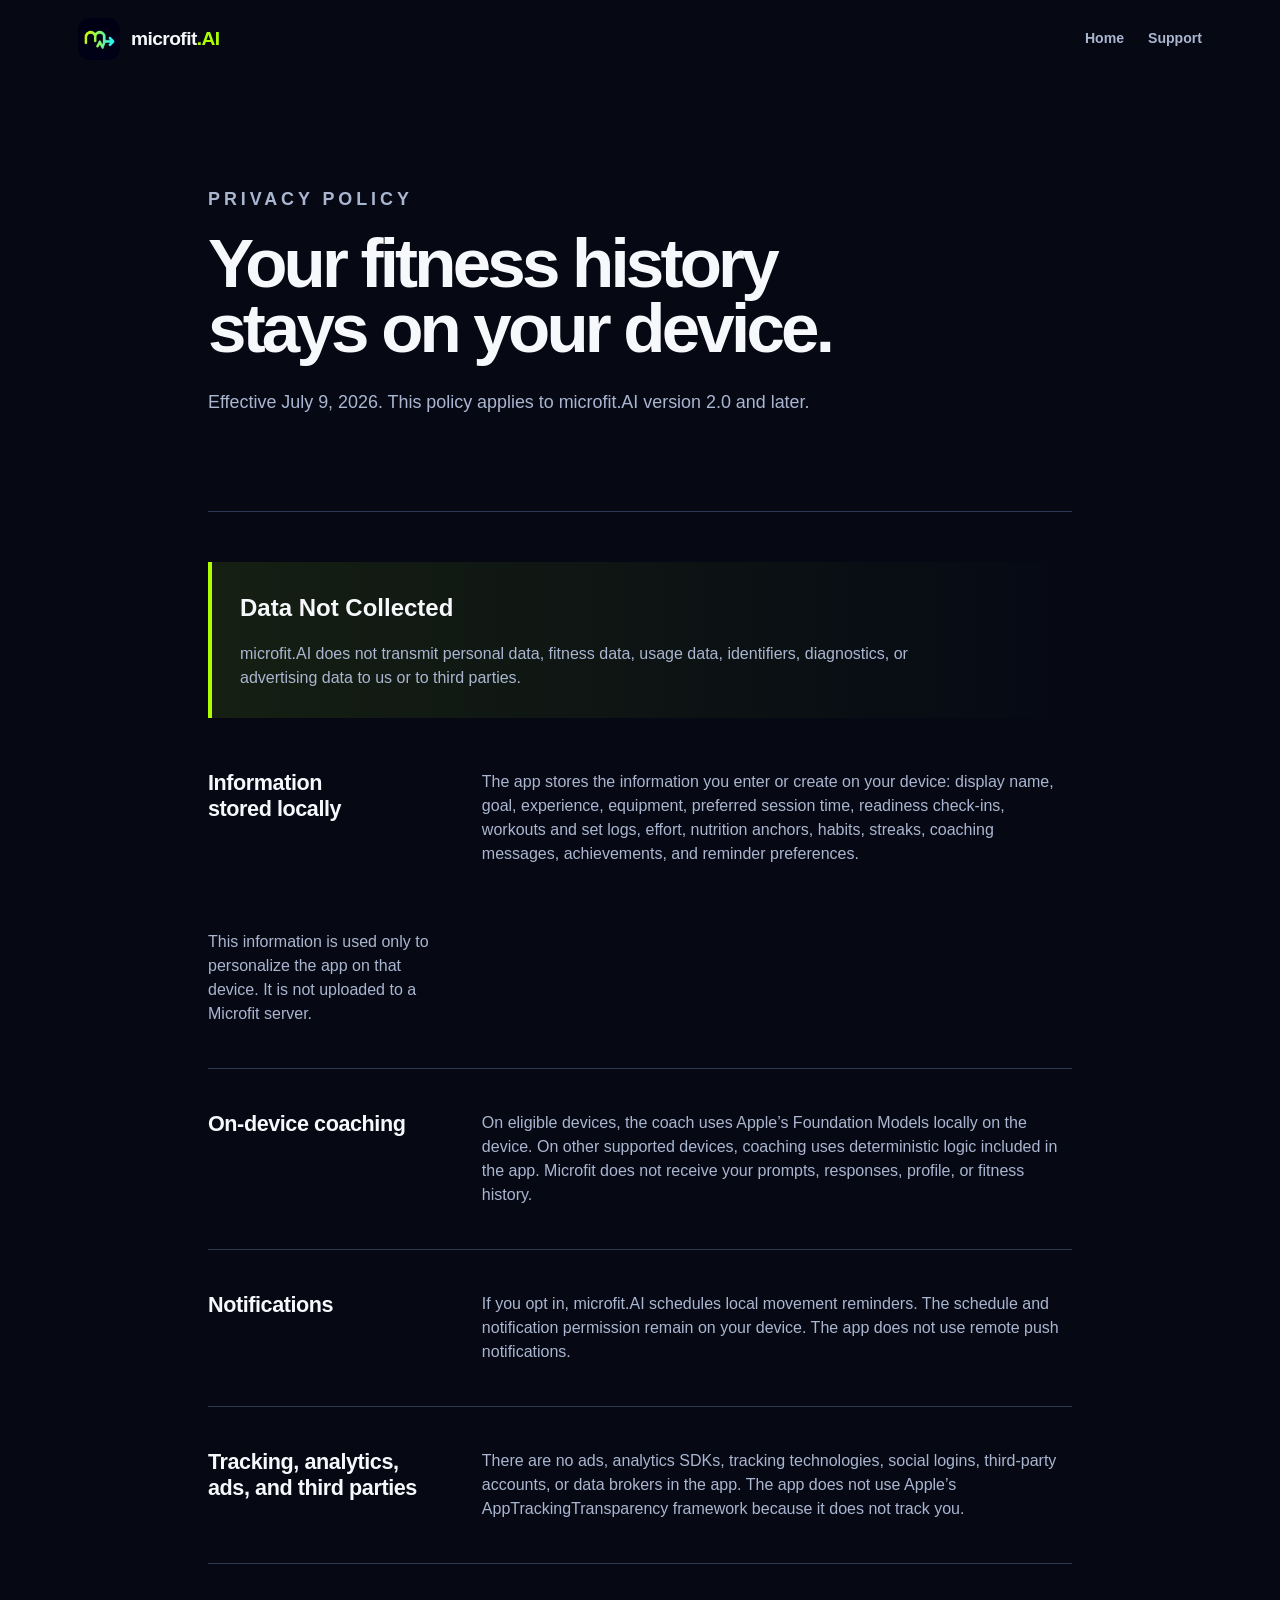
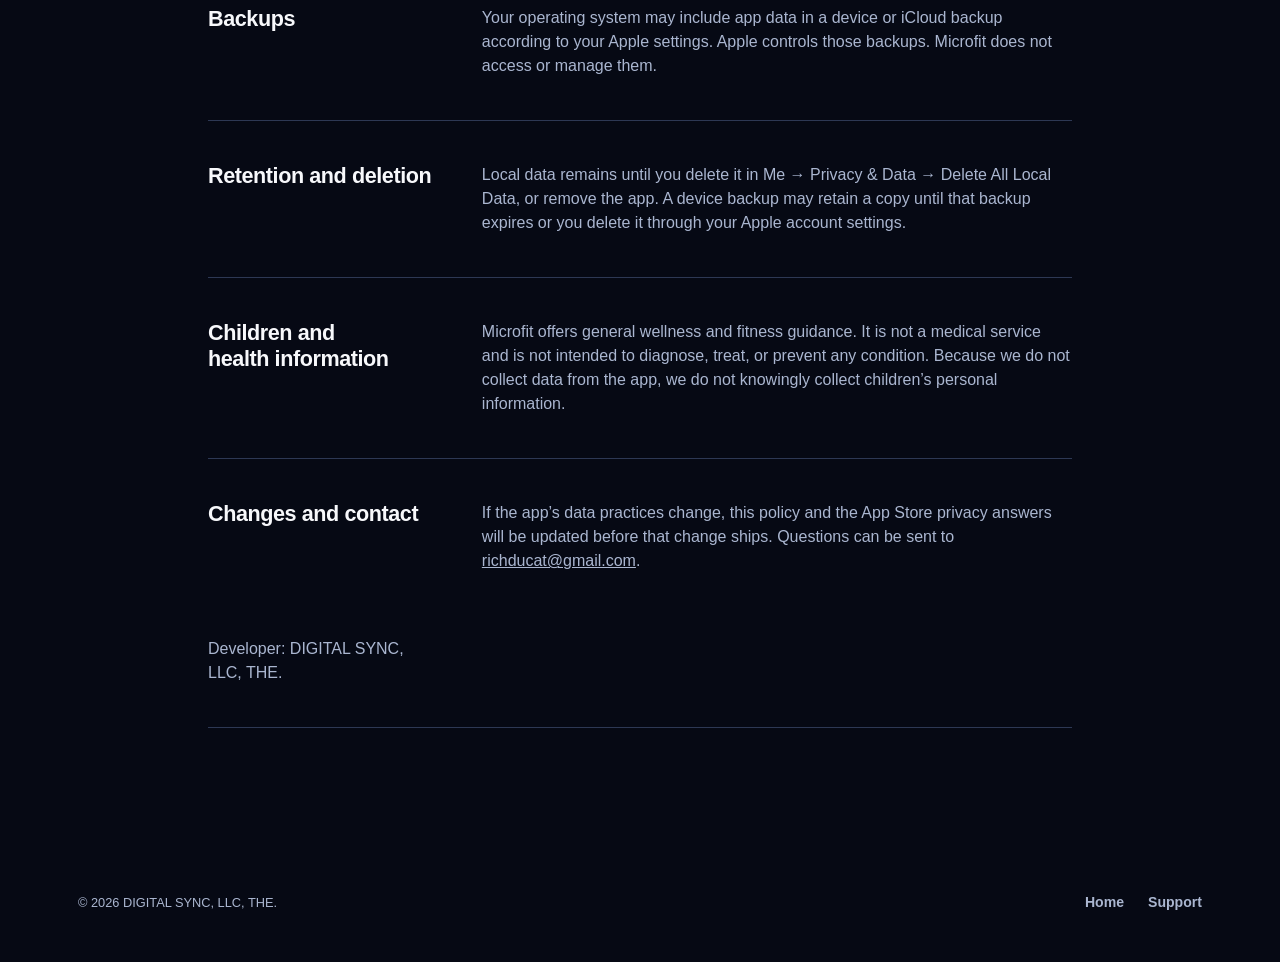
==== site/privacy/index.html @ e9c776f1 "feat: launch independent microfit.AI app" ====
<!doctype html>
<html lang="en">
<head>
  <meta charset="utf-8">
  <meta name="viewport" content="width=device-width, initial-scale=1">
  <meta name="theme-color" content="#060914">
  <meta name="description" content="The plain-English privacy policy for microfit.AI.">
  <title>Privacy — microfit.AI</title>
  <script>document.documentElement.classList.add('js')</script>
  <link rel="icon" href="../assets/icon.png" type="image/png">
  <link rel="stylesheet" href="../assets/styles.css">
</head>
<body class="document-page">
  <a class="skip-link" href="#main">Skip to content</a>
  <header class="site-header">
    <a class="wordmark" href="../" aria-label="microfit.AI home"><img src="../assets/icon.png" alt="" width="42" height="42"><span>microfit<span>.AI</span></span></a>
    <nav aria-label="Site links"><a href="../">Home</a><a href="../support/">Support</a></nav>
  </header>
  <main id="main" class="document-shell legal-copy">
    <div class="document-heading reveal">
      <p class="eyebrow">PRIVACY POLICY</p>
      <h1>Your fitness history stays on your device.</h1>
      <p>Effective July 9, 2026. This policy applies to microfit.AI version 2.0 and later.</p>
    </div>

    <section class="privacy-summary reveal" aria-label="Privacy summary">
      <strong>Data Not Collected</strong>
      <p>microfit.AI does not transmit personal data, fitness data, usage data, identifiers, diagnostics, or advertising data to us or to third parties.</p>
    </section>

    <section class="support-section reveal">
      <h2>Information stored locally</h2>
      <p>The app stores the information you enter or create on your device: display name, goal, experience, equipment, preferred session time, readiness check-ins, workouts and set logs, effort, nutrition anchors, habits, streaks, coaching messages, achievements, and reminder preferences.</p>
      <p>This information is used only to personalize the app on that device. It is not uploaded to a Microfit server.</p>
    </section>

    <section class="support-section reveal">
      <h2>On-device coaching</h2>
      <p>On eligible devices, the coach uses Apple’s Foundation Models locally on the device. On other supported devices, coaching uses deterministic logic included in the app. Microfit does not receive your prompts, responses, profile, or fitness history.</p>
    </section>

    <section class="support-section reveal">
      <h2>Notifications</h2>
      <p>If you opt in, microfit.AI schedules local movement reminders. The schedule and notification permission remain on your device. The app does not use remote push notifications.</p>
    </section>

    <section class="support-section reveal">
      <h2>Tracking, analytics, ads, and third parties</h2>
      <p>There are no ads, analytics SDKs, tracking technologies, social logins, third-party accounts, or data brokers in the app. The app does not use Apple’s AppTrackingTransparency framework because it does not track you.</p>
    </section>

    <section class="support-section reveal">
      <h2>Backups</h2>
      <p>Your operating system may include app data in a device or iCloud backup according to your Apple settings. Apple controls those backups. Microfit does not access or manage them.</p>
    </section>

    <section class="support-section reveal">
      <h2>Retention and deletion</h2>
      <p>Local data remains until you delete it in Me → Privacy &amp; Data → Delete All Local Data, or remove the app. A device backup may retain a copy until that backup expires or you delete it through your Apple account settings.</p>
    </section>

    <section class="support-section reveal">
      <h2>Children and health information</h2>
      <p>Microfit offers general wellness and fitness guidance. It is not a medical service and is not intended to diagnose, treat, or prevent any condition. Because we do not collect data from the app, we do not knowingly collect children’s personal information.</p>
    </section>

    <section class="support-section reveal">
      <h2>Changes and contact</h2>
      <p>If the app’s data practices change, this policy and the App Store privacy answers will be updated before that change ships. Questions can be sent to <a href="mailto:richducat@gmail.com?subject=microfit.AI%20privacy">richducat@gmail.com</a>.</p>
      <p>Developer: DIGITAL SYNC, LLC, THE.</p>
    </section>
  </main>
  <footer><p>© 2026 DIGITAL SYNC, LLC, THE.</p><nav aria-label="Footer links"><a href="../">Home</a><a href="../support/">Support</a></nav></footer>
  <script src="../assets/site.js" defer></script>
</body>
</html>
---- site/assets/styles.css ----
:root {
  color-scheme: dark;
  --bg: #060914;
  --surface: #0d1324;
  --elevated: #151c30;
  --text: #f7f8fb;
  --muted: #aab6d0;
  --line: #2d3854;
  --lime: #adff00;
  --aqua: #22dfe3;
  --max: 1180px;
  --header: 78px;
}

* { box-sizing: border-box; }
html { scroll-behavior: smooth; }
body { margin: 0; background: var(--bg); color: var(--text); font-family: ui-rounded, "SF Pro Rounded", -apple-system, BlinkMacSystemFont, "Segoe UI", sans-serif; line-height: 1.5; }
a { color: inherit; }
img { display: block; max-width: 100%; }
.skip-link { position: fixed; z-index: 100; left: 12px; top: 12px; padding: 12px 16px; background: var(--lime); color: #050810; border-radius: 10px; transform: translateY(-150%); }
.skip-link:focus { transform: translateY(0); }
:focus-visible { outline: 3px solid var(--aqua); outline-offset: 4px; }

.site-header { position: absolute; z-index: 20; top: 0; left: 0; right: 0; height: var(--header); display: flex; align-items: center; justify-content: space-between; max-width: var(--max); margin: 0 auto; padding: 0 28px; }
.wordmark { display: inline-flex; align-items: center; gap: 11px; color: var(--text); font-size: 1.2rem; font-weight: 900; text-decoration: none; letter-spacing: -.03em; }
.wordmark img { border-radius: 12px; }
.wordmark span span { color: var(--lime); }
.site-header nav, footer nav { display: flex; gap: 24px; }
.site-header nav a, footer nav a { color: var(--muted); font-size: .88rem; font-weight: 750; text-decoration: none; }
.site-header nav a:hover, footer nav a:hover { color: var(--lime); }

.hero { position: relative; min-height: 100svh; overflow: hidden; display: grid; grid-template-columns: minmax(0, 1.08fr) minmax(330px, .92fr); align-items: center; gap: 6vw; padding: calc(var(--header) + 60px) max(28px, calc((100vw - var(--max)) / 2)) 72px; isolation: isolate; }
.hero::before { content: ""; position: absolute; inset: 0; z-index: -3; background: radial-gradient(circle at 78% 42%, rgba(34,223,227,.13), transparent 27%), radial-gradient(circle at 18% 18%, rgba(173,255,0,.08), transparent 26%), linear-gradient(135deg, #050913 0%, #070a17 55%, #08101b 100%); }
.hero-grid { position: absolute; inset: 0; z-index: -2; opacity: .14; background-image: linear-gradient(rgba(170,182,208,.15) 1px, transparent 1px), linear-gradient(90deg, rgba(170,182,208,.15) 1px, transparent 1px); background-size: 58px 58px; mask-image: linear-gradient(to right, #000, transparent 73%); }
.hero-copy { max-width: 680px; }
.eyebrow, .section-kicker { color: var(--lime); font-weight: 900; font-size: .76rem; letter-spacing: .22em; }
h1, h2 { margin: 0; line-height: .94; letter-spacing: -.055em; text-wrap: balance; }
h1 { font-size: clamp(4rem, 7.2vw, 7.8rem); }
.brand-line { display: block; margin-bottom: 18px; color: var(--text); font-size: .34em; letter-spacing: -.035em; }
.brand-line::first-letter { color: var(--text); }
.hero-lede { max-width: 600px; margin: 30px 0 0; color: var(--muted); font-size: clamp(1.08rem, 1.5vw, 1.34rem); font-weight: 620; }
.hero-actions { display: flex; align-items: center; gap: 24px; margin-top: 34px; flex-wrap: wrap; }
.button { display: inline-flex; align-items: center; justify-content: center; gap: 10px; min-height: 52px; padding: 14px 19px; border-radius: 14px; font-weight: 900; text-decoration: none; }
.button-primary { background: var(--lime); color: #050810; box-shadow: 0 18px 50px rgba(173,255,0,.14); }
.button-primary:hover { background: #c3ff45; transform: translateY(-2px); }
.text-link { color: var(--text); font-weight: 850; text-underline-offset: 5px; }
.text-link:hover { color: var(--aqua); }
.release-note { max-width: 530px; margin-top: 24px; color: #7f8ba7; font-size: .8rem; }

.hero-visual { position: relative; place-self: center; width: min(430px, 37vw); perspective: 1300px; }
.phone-shell { position: relative; border: 1px solid #34415e; border-radius: 48px; padding: 10px; overflow: hidden; background: #02040b; box-shadow: 0 55px 120px rgba(0,0,0,.56), 0 0 0 8px rgba(7,12,24,.75); transform: rotateY(-7deg) rotateX(2deg); transition: transform .25s ease-out; }
.phone-shell img { border-radius: 38px; }
.pulse-orbit { position: absolute; inset: 9% -22%; z-index: -1; border: 1px solid rgba(34,223,227,.28); border-radius: 50%; transform: rotate(-18deg); box-shadow: 0 0 80px rgba(34,223,227,.12); }
.pulse-orbit::after { content: ""; position: absolute; width: 12px; height: 12px; top: 17%; right: 7%; border-radius: 50%; background: var(--lime); box-shadow: 0 0 24px var(--lime); animation: orbitPulse 2.3s ease-in-out infinite; }

.signal-strip { display: grid; grid-template-columns: repeat(3, 1fr); max-width: var(--max); margin: 0 auto; padding: 52px 28px; border-bottom: 1px solid var(--line); }
.signal-strip p { margin: 0; padding: 0 30px; border-left: 1px solid var(--line); }
.signal-strip p:first-child { padding-left: 0; border-left: 0; }
.signal-strip strong, .signal-strip span { display: block; }
.signal-strip strong { color: var(--text); font-size: 1.06rem; }
.signal-strip span { margin-top: 5px; color: var(--muted); font-size: .9rem; }

.section { display: grid; grid-template-columns: 150px minmax(0, .92fr) minmax(320px, 1.08fr); gap: 42px; max-width: var(--max); margin: 0 auto; padding: 150px 28px; border-bottom: 1px solid var(--line); }
.section-copy h2, .final-cta h2, .document-heading h1 { font-size: clamp(3rem, 5.4vw, 6rem); }
.section-copy p, .document-heading > p { max-width: 620px; color: var(--muted); font-size: 1.12rem; }
.feature-rail { margin: 0; padding: 0; list-style: none; border-top: 1px solid var(--line); }
.feature-rail li { display: grid; grid-template-columns: 48px 1fr; gap: 18px; padding: 25px 0; border-bottom: 1px solid var(--line); }
.feature-rail li > span { color: var(--aqua); font-size: .75rem; font-weight: 900; letter-spacing: .12em; }
.feature-rail strong { font-size: 1.16rem; }
.feature-rail p { margin: 6px 0 0; color: var(--muted); }
.depth { grid-template-columns: 150px minmax(0, 1fr); }
.metric-wordwall { grid-column: 2; display: flex; flex-wrap: wrap; gap: 10px 18px; padding-top: 30px; }
.metric-wordwall span { color: #1b2841; font-size: clamp(1.55rem, 3.2vw, 3.55rem); font-weight: 950; letter-spacing: -.04em; transition: color .2s ease; }
.metric-wordwall span:nth-child(4n+1), .metric-wordwall span:hover { color: var(--lime); }
.metric-wordwall span:nth-child(5n+2) { color: var(--aqua); }
.private { align-items: center; grid-template-columns: minmax(300px, .9fr) minmax(0, 1.1fr); }
.private-lock { position: relative; aspect-ratio: 1; max-width: 430px; border: 1px solid var(--line); border-radius: 50%; display: grid; place-content: center; justify-items: center; gap: 24px; background: radial-gradient(circle, rgba(34,223,227,.13), transparent 62%); }
.private-lock::before { content: ""; width: 78px; height: 92px; border: 14px solid var(--aqua); border-top: 0; border-radius: 14px; box-shadow: 0 0 45px rgba(34,223,227,.2); }
.private-lock::after { content: ""; position: absolute; width: 48px; height: 42px; margin-top: -88px; border: 14px solid var(--aqua); border-bottom: 0; border-radius: 28px 28px 0 0; }
.private-lock span { color: var(--lime); font-size: .75rem; font-weight: 900; letter-spacing: .2em; }
.private .section-kicker { margin-bottom: 28px; }
.final-cta { min-height: 78svh; display: grid; place-content: center; justify-items: center; gap: 28px; padding: 110px 28px; text-align: center; background: radial-gradient(circle at center, rgba(173,255,0,.08), transparent 38%); }

footer { display: flex; align-items: center; justify-content: space-between; gap: 20px; max-width: var(--max); margin: 0 auto; padding: 34px 28px 48px; color: var(--muted); font-size: .8rem; }
footer p { margin: 0; }

.document-page .site-header { position: relative; }
.document-shell { max-width: 920px; margin: 0 auto; padding: 90px 28px 130px; }
.document-heading { padding-bottom: 78px; border-bottom: 1px solid var(--line); }
.document-heading h1 { max-width: 860px; margin: 14px 0 28px; }
.support-section { display: grid; grid-template-columns: minmax(180px, .55fr) minmax(0, 1.45fr); gap: 50px; padding: 42px 0; border-bottom: 1px solid var(--line); }
.support-section h2 { font-size: 1.35rem; letter-spacing: -.02em; line-height: 1.2; }
.support-section p, .support-section ul, .support-section ol { margin: 0; color: var(--muted); }
.support-section li + li { margin-top: 10px; }
.legal-copy .support-section p + p { margin-top: 14px; }
.privacy-summary { margin: 50px 0 10px; padding: 28px; border-left: 4px solid var(--lime); background: linear-gradient(90deg, rgba(173,255,0,.09), transparent); }
.privacy-summary strong { font-size: 1.5rem; }
.privacy-summary p { max-width: 720px; margin-bottom: 0; color: var(--muted); }
.contact-band { display: flex; align-items: center; justify-content: space-between; gap: 30px; padding: 65px 0 0; }
.contact-band h2 { margin-top: 8px; font-size: clamp(2rem, 4vw, 3.8rem); }

.reveal { opacity: 1; transform: none; }
.js .reveal { opacity: 0; transform: translateY(22px); transition: opacity .7s ease, transform .7s cubic-bezier(.2,.8,.2,1); }
.js .reveal.is-visible { opacity: 1; transform: none; }
@keyframes orbitPulse { 50% { transform: scale(1.65); opacity: .45; } }

@media (max-width: 880px) {
  .site-header { padding: 0 18px; }
  .site-header nav { gap: 16px; }
  .site-header nav a:first-child { display: none; }
  .hero { grid-template-columns: 1fr; gap: 60px; padding: calc(var(--header) + 44px) 22px 70px; text-align: left; }
  .hero-copy { max-width: 720px; }
  .hero-visual { width: min(72vw, 390px); }
  .phone-shell { transform: rotateY(0) rotateX(0); }
  .signal-strip { grid-template-columns: 1fr; gap: 0; padding: 40px 22px; }
  .signal-strip p, .signal-strip p:first-child { padding: 20px 0; border-left: 0; border-top: 1px solid var(--line); }
  .signal-strip p:first-child { border-top: 0; }
  .section, .depth, .private { grid-template-columns: 1fr; gap: 28px; padding: 95px 22px; }
  .metric-wordwall { grid-column: 1; }
  .private-lock { width: min(82vw, 400px); justify-self: center; }
  .support-section { grid-template-columns: 1fr; gap: 14px; }
}

@media (max-width: 560px) {
  :root { --header: 68px; }
  .wordmark img { width: 36px; height: 36px; }
  .site-header nav { gap: 13px; }
  .site-header nav a { font-size: .78rem; }
  h1 { font-size: clamp(3.05rem, 13.2vw, 3.45rem); }
  .brand-line { font-size: .38em; }
  .hero { min-height: auto; gap: 40px; }
  .hero-lede { margin-top: 22px; }
  .hero-actions { margin-top: 26px; }
  .hero-actions { align-items: flex-start; flex-direction: column; }
  .release-note { display: none; }
  .hero-visual { width: min(84vw, 380px); }
  .pulse-orbit { inset: 12% -11%; }
  .section-copy h2, .final-cta h2, .document-heading h1 { font-size: clamp(2.8rem, 13vw, 4.4rem); }
  .contact-band, footer { align-items: flex-start; flex-direction: column; }
  .document-shell { padding-top: 60px; }
}

@media (prefers-reduced-motion: reduce) {
  html { scroll-behavior: auto; }
  *, *::before, *::after { animation-duration: .01ms !important; animation-iteration-count: 1 !important; transition-duration: .01ms !important; }
  .js .reveal { opacity: 1; transform: none; }
}
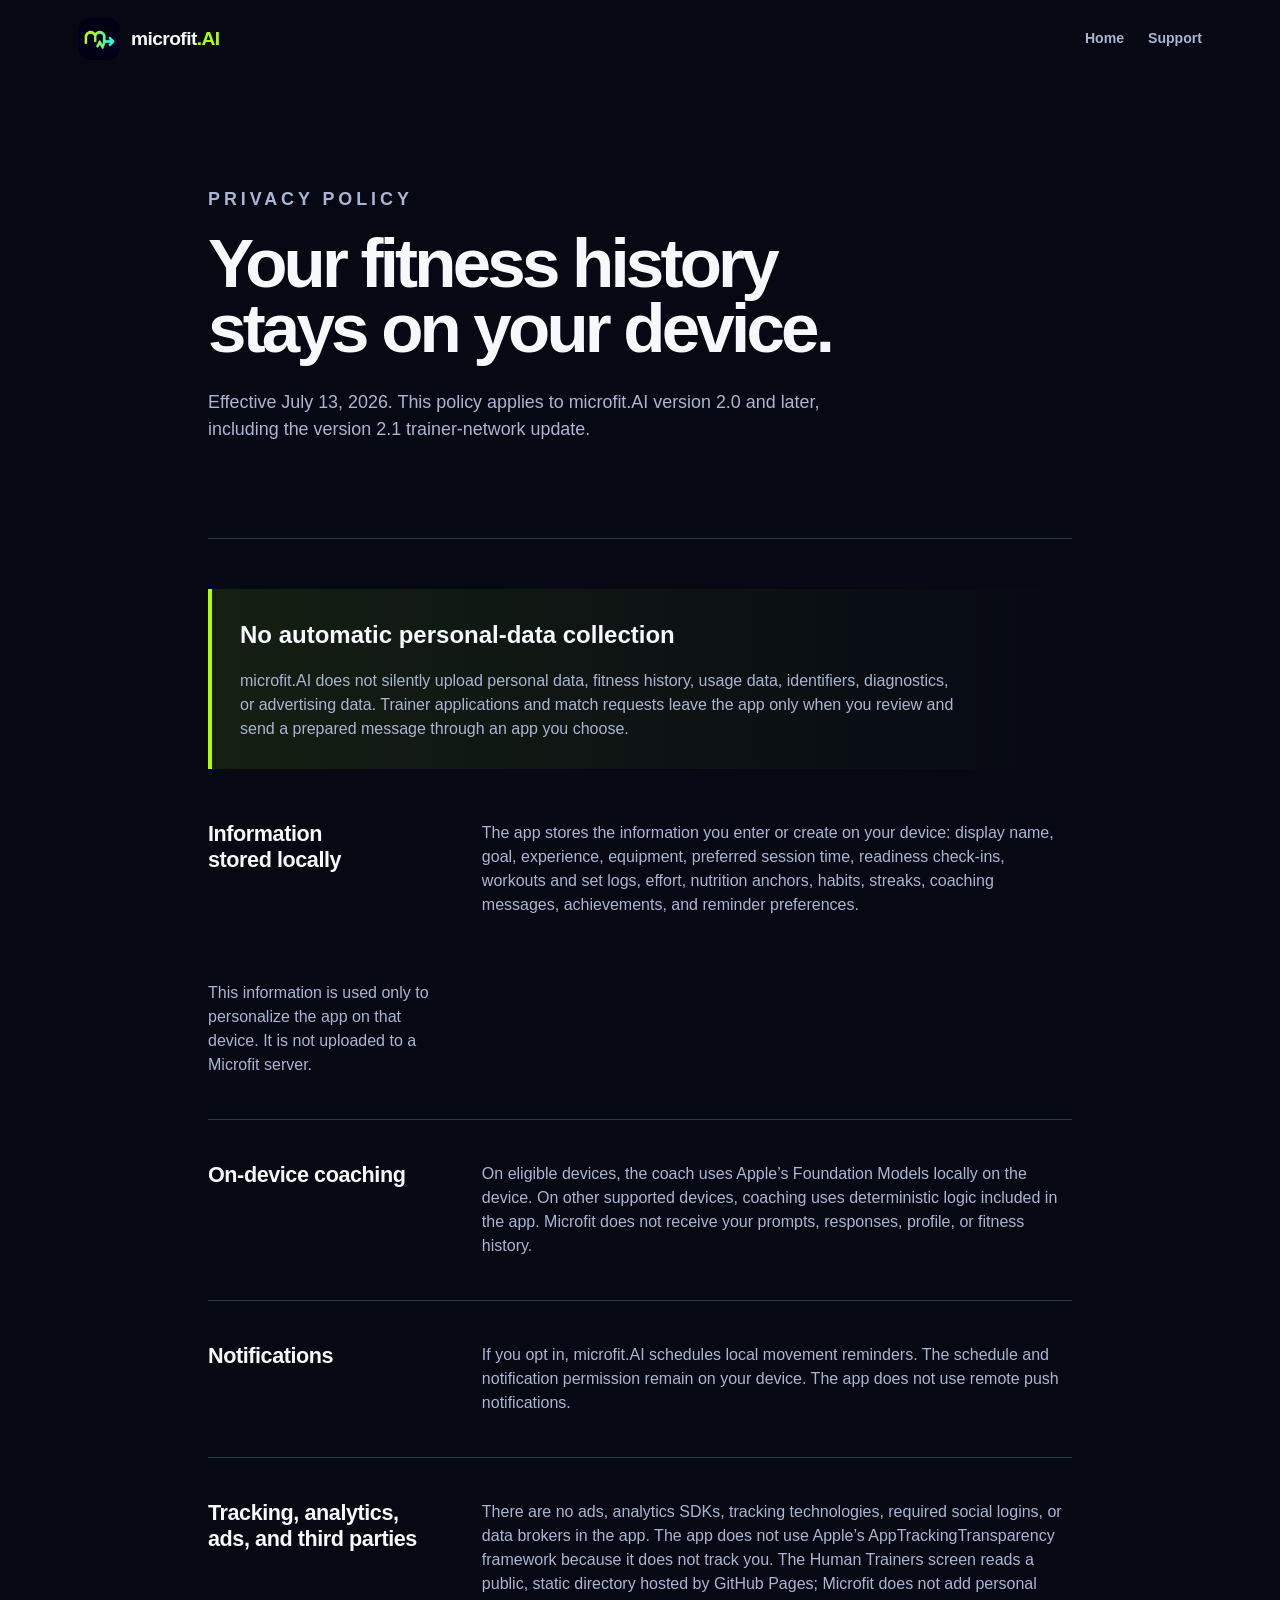
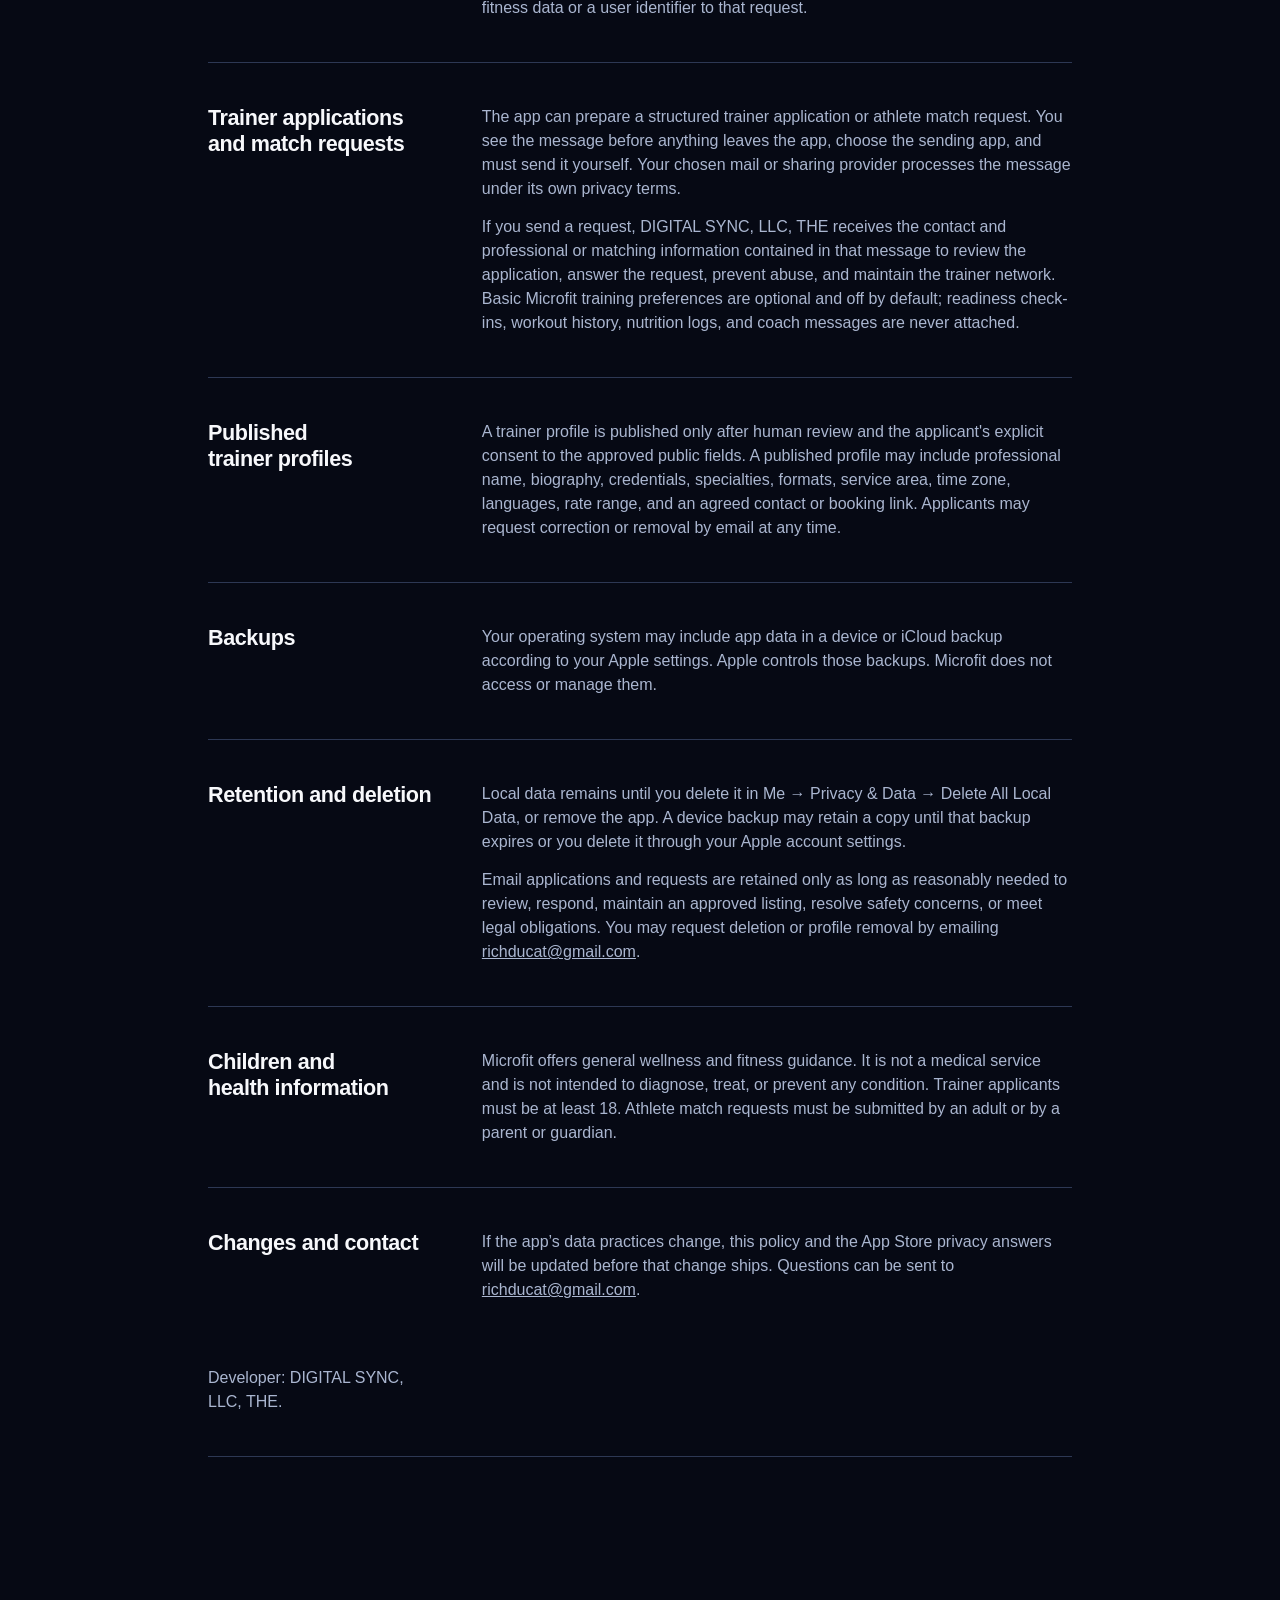
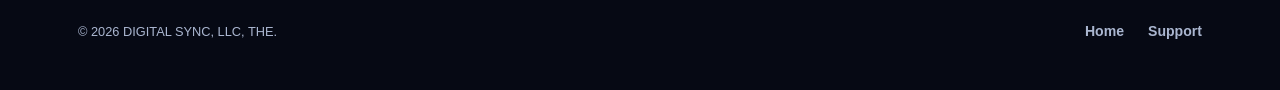
==== commit cfb6b0ae: "feat: add human trainer marketplace" ====
--- a/site/privacy/index.html
+++ b/site/privacy/index.html
@@ -20,12 +20,12 @@
     <div class="document-heading reveal">
       <p class="eyebrow">PRIVACY POLICY</p>
       <h1>Your fitness history stays on your device.</h1>
-      <p>Effective July 9, 2026. This policy applies to microfit.AI version 2.0 and later.</p>
+      <p>Effective July 13, 2026. This policy applies to microfit.AI version 2.0 and later, including the version 2.1 trainer-network update.</p>
     </div>
 
     <section class="privacy-summary reveal" aria-label="Privacy summary">
-      <strong>Data Not Collected</strong>
-      <p>microfit.AI does not transmit personal data, fitness data, usage data, identifiers, diagnostics, or advertising data to us or to third parties.</p>
+      <strong>No automatic personal-data collection</strong>
+      <p>microfit.AI does not silently upload personal data, fitness history, usage data, identifiers, diagnostics, or advertising data. Trainer applications and match requests leave the app only when you review and send a prepared message through an app you choose.</p>
     </section>
 
     <section class="support-section reveal">
@@ -46,7 +46,20 @@
 
     <section class="support-section reveal">
       <h2>Tracking, analytics, ads, and third parties</h2>
-      <p>There are no ads, analytics SDKs, tracking technologies, social logins, third-party accounts, or data brokers in the app. The app does not use Apple’s AppTrackingTransparency framework because it does not track you.</p>
+      <p>There are no ads, analytics SDKs, tracking technologies, required social logins, or data brokers in the app. The app does not use Apple’s AppTrackingTransparency framework because it does not track you. The Human Trainers screen reads a public, static directory hosted by GitHub Pages; Microfit does not add personal fitness data or a user identifier to that request.</p>
+    </section>
+
+    <section class="support-section reveal">
+      <h2>Trainer applications and match requests</h2>
+      <div>
+        <p>The app can prepare a structured trainer application or athlete match request. You see the message before anything leaves the app, choose the sending app, and must send it yourself. Your chosen mail or sharing provider processes the message under its own privacy terms.</p>
+        <p>If you send a request, DIGITAL SYNC, LLC, THE receives the contact and professional or matching information contained in that message to review the application, answer the request, prevent abuse, and maintain the trainer network. Basic Microfit training preferences are optional and off by default; readiness check-ins, workout history, nutrition logs, and coach messages are never attached.</p>
+      </div>
+    </section>
+
+    <section class="support-section reveal">
+      <h2>Published trainer profiles</h2>
+      <p>A trainer profile is published only after human review and the applicant's explicit consent to the approved public fields. A published profile may include professional name, biography, credentials, specialties, formats, service area, time zone, languages, rate range, and an agreed contact or booking link. Applicants may request correction or removal by email at any time.</p>
     </section>
 
     <section class="support-section reveal">
@@ -56,12 +69,15 @@
 
     <section class="support-section reveal">
       <h2>Retention and deletion</h2>
-      <p>Local data remains until you delete it in Me → Privacy &amp; Data → Delete All Local Data, or remove the app. A device backup may retain a copy until that backup expires or you delete it through your Apple account settings.</p>
+      <div>
+        <p>Local data remains until you delete it in Me → Privacy &amp; Data → Delete All Local Data, or remove the app. A device backup may retain a copy until that backup expires or you delete it through your Apple account settings.</p>
+        <p>Email applications and requests are retained only as long as reasonably needed to review, respond, maintain an approved listing, resolve safety concerns, or meet legal obligations. You may request deletion or profile removal by emailing <a href="mailto:richducat@gmail.com?subject=microfit.AI%20trainer%20data%20deletion">richducat@gmail.com</a>.</p>
+      </div>
     </section>
 
     <section class="support-section reveal">
       <h2>Children and health information</h2>
-      <p>Microfit offers general wellness and fitness guidance. It is not a medical service and is not intended to diagnose, treat, or prevent any condition. Because we do not collect data from the app, we do not knowingly collect children’s personal information.</p>
+      <p>Microfit offers general wellness and fitness guidance. It is not a medical service and is not intended to diagnose, treat, or prevent any condition. Trainer applicants must be at least 18. Athlete match requests must be submitted by an adult or by a parent or guardian.</p>
     </section>
 
     <section class="support-section reveal">
--- a/site/assets/styles.css
+++ b/site/assets/styles.css
@@ -43,6 +43,8 @@
 .button { display: inline-flex; align-items: center; justify-content: center; gap: 10px; min-height: 52px; padding: 14px 19px; border-radius: 14px; font-weight: 900; text-decoration: none; }
 .button-primary { background: var(--lime); color: #050810; box-shadow: 0 18px 50px rgba(173,255,0,.14); }
 .button-primary:hover { background: #c3ff45; transform: translateY(-2px); }
+.button-secondary { border: 1px solid var(--aqua); background: rgba(34,223,227,.08); color: var(--aqua); }
+.button-secondary:hover { background: rgba(34,223,227,.15); transform: translateY(-2px); }
 .text-link { color: var(--text); font-weight: 850; text-underline-offset: 5px; }
 .text-link:hover { color: var(--aqua); }
 .release-note { max-width: 530px; margin-top: 24px; color: #7f8ba7; font-size: .8rem; }
@@ -98,6 +100,11 @@
 .privacy-summary p { max-width: 720px; margin-bottom: 0; color: var(--muted); }
 .contact-band { display: flex; align-items: center; justify-content: space-between; gap: 30px; padding: 65px 0 0; }
 .contact-band h2 { margin-top: 8px; font-size: clamp(2rem, 4vw, 3.8rem); }
+.action-grid { display: grid; grid-template-columns: repeat(2, minmax(0, 1fr)); gap: 18px; padding: 56px 0 18px; }
+.action-panel { display: flex; flex-direction: column; align-items: flex-start; min-height: 360px; padding: 30px; border: 1px solid var(--line); border-radius: 24px; background: linear-gradient(145deg, rgba(21,28,48,.96), rgba(13,19,36,.96)); }
+.action-panel h2 { margin: 14px 0 0; font-size: clamp(2rem, 3.2vw, 3.2rem); line-height: 1; }
+.action-panel p:not(.eyebrow) { color: var(--muted); }
+.action-panel .button { margin-top: auto; }
 
 .reveal { opacity: 1; transform: none; }
 .js .reveal { opacity: 0; transform: translateY(22px); transition: opacity .7s ease, transform .7s cubic-bezier(.2,.8,.2,1); }
@@ -119,6 +126,7 @@
   .metric-wordwall { grid-column: 1; }
   .private-lock { width: min(82vw, 400px); justify-self: center; }
   .support-section { grid-template-columns: 1fr; gap: 14px; }
+  .action-grid { grid-template-columns: 1fr; }
 }
 
 @media (max-width: 560px) {
